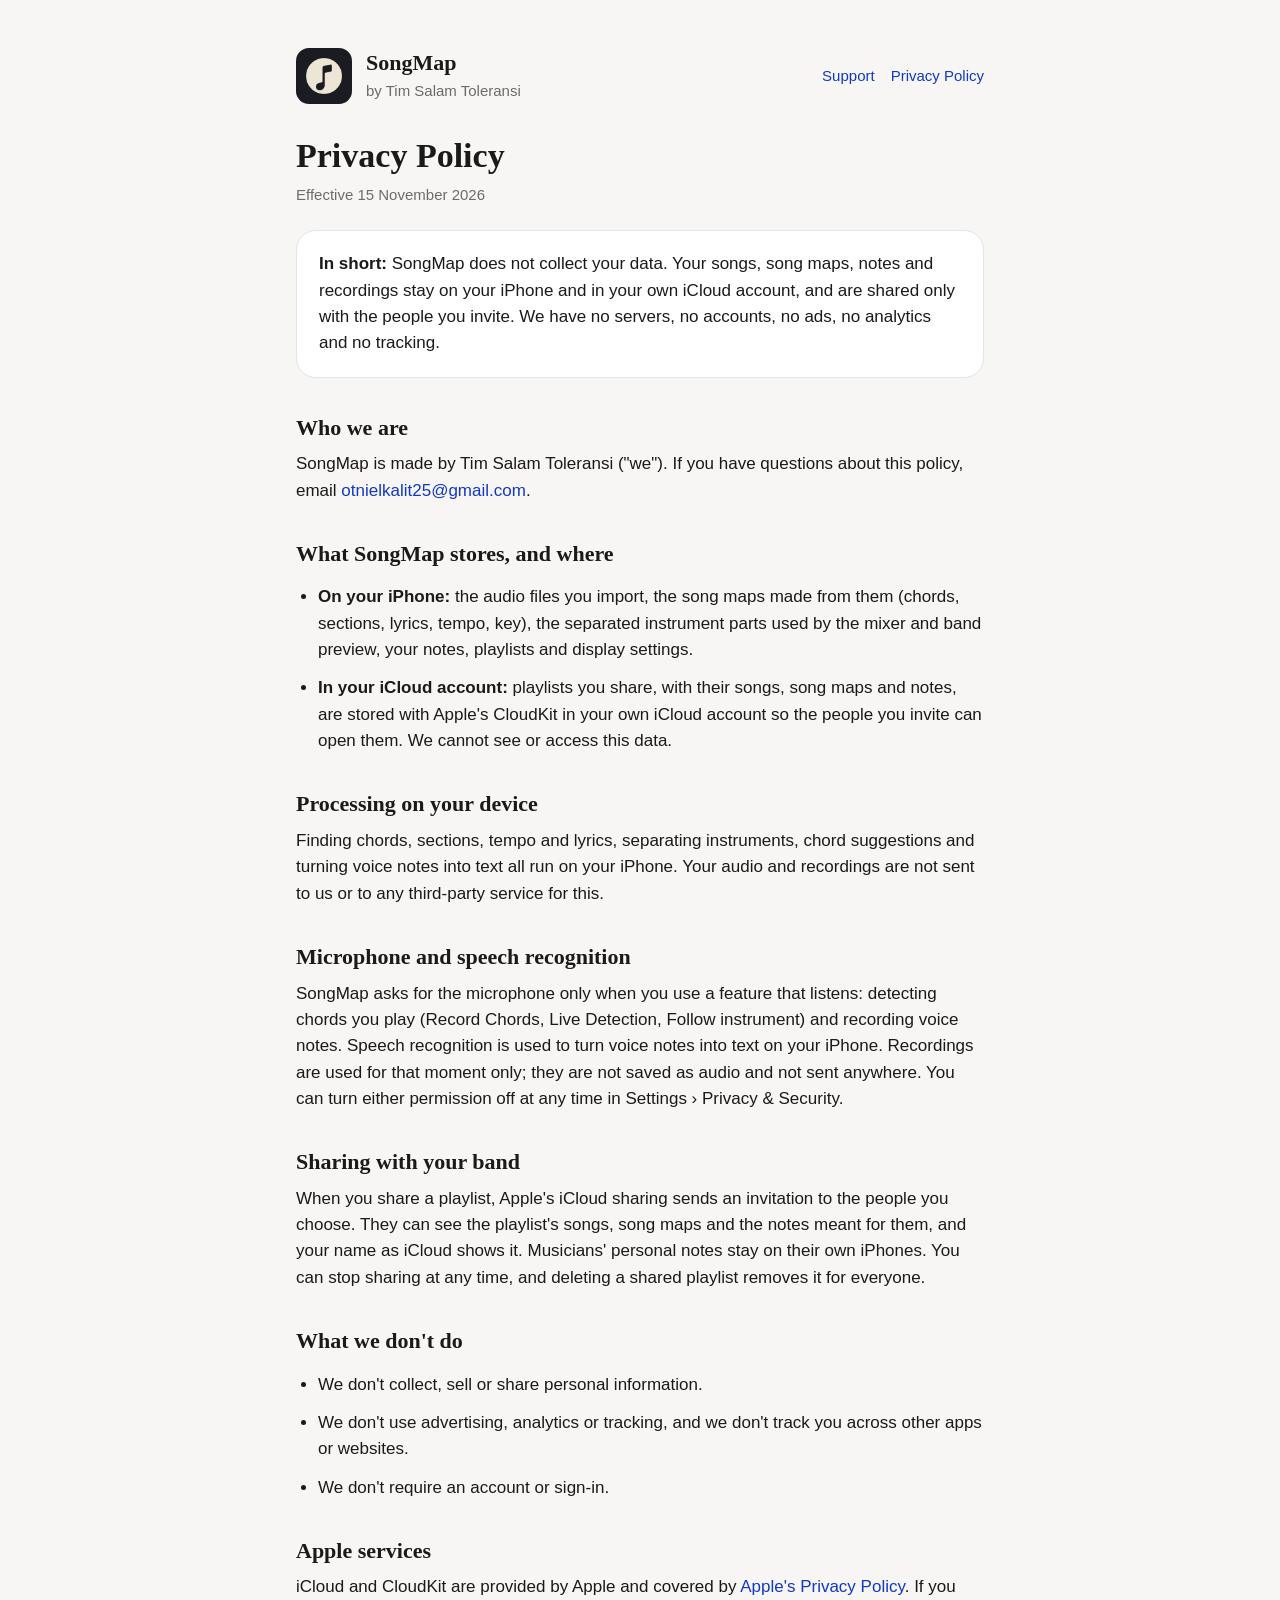
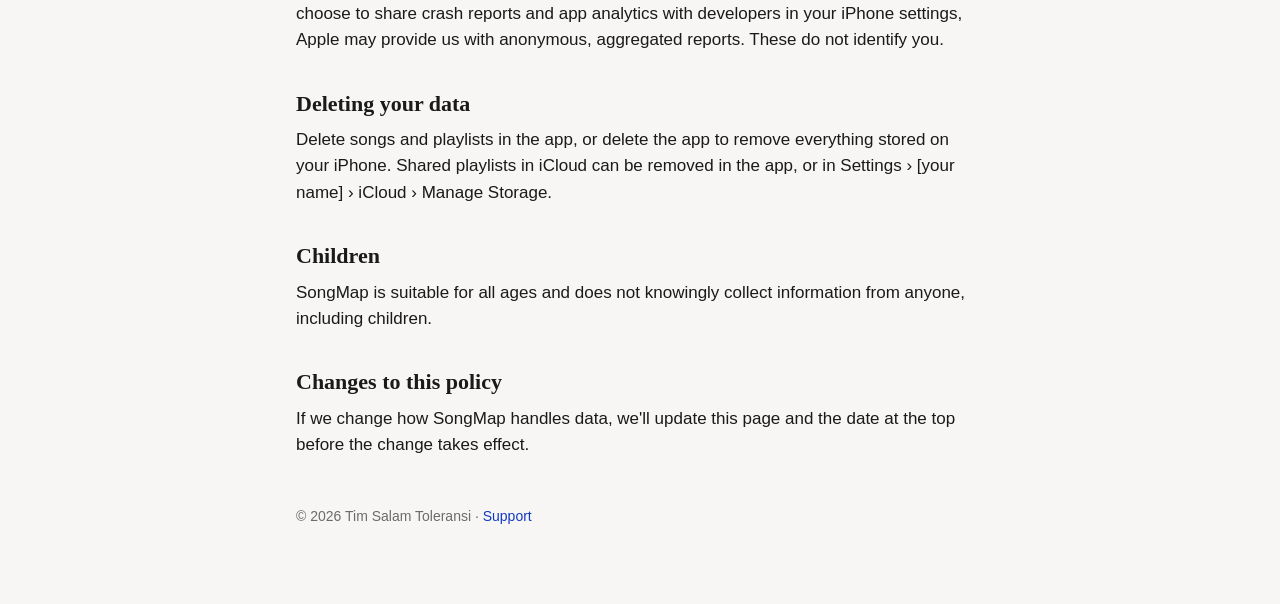
==== privacy/index.html @ 95d50e1b "Add SongMap support and privacy policy pages" ====
<!doctype html>
<html lang="en">
<head>
  <meta charset="utf-8">
  <meta name="viewport" content="width=device-width, initial-scale=1">
  <title>SongMap Privacy Policy</title>
  <meta name="description" content="How SongMap handles your songs, notes and recordings.">
  <link rel="icon" href="../icon.png">
  <link rel="stylesheet" href="../style.css">
</head>
<body>
<main>
  <header>
    <img src="../icon.png" alt="">
    <div>
      <p class="app">SongMap</p>
      <p class="by">by Tim Salam Toleransi</p>
    </div>
    <nav><a href="../">Support</a><a href="./">Privacy Policy</a></nav>
  </header>

  <h1>Privacy Policy</h1>
  <p class="meta">Effective 15 November 2026</p>

  <div class="card">
    <p><strong>In short:</strong> SongMap does not collect your data. Your songs, song maps, notes and recordings stay on your iPhone and in your own iCloud account, and are shared only with the people you invite. We have no servers, no accounts, no ads, no analytics and no tracking.</p>
  </div>

  <h2>Who we are</h2>
  <p>SongMap is made by Tim Salam Toleransi ("we"). If you have questions about this policy, email <a href="mailto:otnielkalit25@gmail.com?subject=SongMap%20privacy">otnielkalit25@gmail.com</a>.</p>

  <h2>What SongMap stores, and where</h2>
  <ul>
    <li><strong>On your iPhone:</strong> the audio files you import, the song maps made from them (chords, sections, lyrics, tempo, key), the separated instrument parts used by the mixer and band preview, your notes, playlists and display settings.</li>
    <li><strong>In your iCloud account:</strong> playlists you share, with their songs, song maps and notes, are stored with Apple's CloudKit in your own iCloud account so the people you invite can open them. We cannot see or access this data.</li>
  </ul>

  <h2>Processing on your device</h2>
  <p>Finding chords, sections, tempo and lyrics, separating instruments, chord suggestions and turning voice notes into text all run on your iPhone. Your audio and recordings are not sent to us or to any third-party service for this.</p>

  <h2>Microphone and speech recognition</h2>
  <p>SongMap asks for the microphone only when you use a feature that listens: detecting chords you play (Record Chords, Live Detection, Follow instrument) and recording voice notes. Speech recognition is used to turn voice notes into text on your iPhone. Recordings are used for that moment only; they are not saved as audio and not sent anywhere. You can turn either permission off at any time in Settings › Privacy &amp; Security.</p>

  <h2>Sharing with your band</h2>
  <p>When you share a playlist, Apple's iCloud sharing sends an invitation to the people you choose. They can see the playlist's songs, song maps and the notes meant for them, and your name as iCloud shows it. Musicians' personal notes stay on their own iPhones. You can stop sharing at any time, and deleting a shared playlist removes it for everyone.</p>

  <h2>What we don't do</h2>
  <ul>
    <li>We don't collect, sell or share personal information.</li>
    <li>We don't use advertising, analytics or tracking, and we don't track you across other apps or websites.</li>
    <li>We don't require an account or sign-in.</li>
  </ul>

  <h2>Apple services</h2>
  <p>iCloud and CloudKit are provided by Apple and covered by <a href="https://www.apple.com/legal/privacy/">Apple's Privacy Policy</a>. If you choose to share crash reports and app analytics with developers in your iPhone settings, Apple may provide us with anonymous, aggregated reports. These do not identify you.</p>

  <h2>Deleting your data</h2>
  <p>Delete songs and playlists in the app, or delete the app to remove everything stored on your iPhone. Shared playlists in iCloud can be removed in the app, or in Settings › [your name] › iCloud › Manage Storage.</p>

  <h2>Children</h2>
  <p>SongMap is suitable for all ages and does not knowingly collect information from anyone, including children.</p>

  <h2>Changes to this policy</h2>
  <p>If we change how SongMap handles data, we'll update this page and the date at the top before the change takes effect.</p>

  <footer>
    <p>© 2026 Tim Salam Toleransi · <a href="../">Support</a></p>
  </footer>
</main>
</body>
</html>
---- style.css ----
:root {
  --canvas: #F7F6F4;
  --card: #FFFFFF;
  --text: #1A1A1A;
  --text-secondary: #6B6B6B;
  --brand: #1139C2;
  --border: #E1E4EE;
  color-scheme: light dark;
}
@media (prefers-color-scheme: dark) {
  :root {
    --canvas: #121110;
    --card: #1C1C1E;
    --text: #F2F2F2;
    --text-secondary: #98989D;
    --brand: #6E8BFF;
    --border: #34364A;
  }
}
* { box-sizing: border-box; }
body {
  margin: 0;
  background: var(--canvas);
  color: var(--text);
  font: 17px/1.55 -apple-system, BlinkMacSystemFont, "SF Pro Text", "Helvetica Neue", Arial, sans-serif;
  -webkit-text-size-adjust: 100%;
}
main { max-width: 720px; margin: 0 auto; padding: 48px 16px 64px; }
header { display: flex; align-items: center; gap: 14px; margin-bottom: 32px; }
header img { width: 56px; height: 56px; border-radius: 13px; }
header .app { font: 700 22px/1.2 "New York", ui-serif, Georgia, serif; margin: 0; }
header .by { margin: 2px 0 0; color: var(--text-secondary); font-size: 15px; }
nav { margin-left: auto; display: flex; gap: 16px; font-size: 15px; }
h1 { font: 700 34px/1.15 "New York", ui-serif, Georgia, serif; margin: 0 0 8px; }
h2 { font: 600 22px/1.25 "New York", ui-serif, Georgia, serif; margin: 36px 0 10px; }
h3 { font-size: 17px; margin: 22px 0 6px; }
p, li { margin: 0 0 12px; }
ul { padding-left: 22px; }
a { color: var(--brand); text-decoration: none; }
a:hover { text-decoration: underline; }
.meta { color: var(--text-secondary); font-size: 15px; margin-bottom: 24px; }
.card { background: var(--card); border: 1px solid var(--border); border-radius: 20px; padding: 20px 22px; margin: 20px 0; }
.card p:last-child { margin-bottom: 0; }
.button { display: inline-block; background: var(--brand); color: #fff; border-radius: 999px; padding: 12px 22px; font-weight: 600; }
.button:hover { text-decoration: none; opacity: .9; }
footer { margin-top: 48px; color: var(--text-secondary); font-size: 14px; }
@media (max-width: 520px) {
  header { flex-wrap: wrap; }
  nav { margin-left: 0; width: 100%; }
  h1 { font-size: 28px; }
}
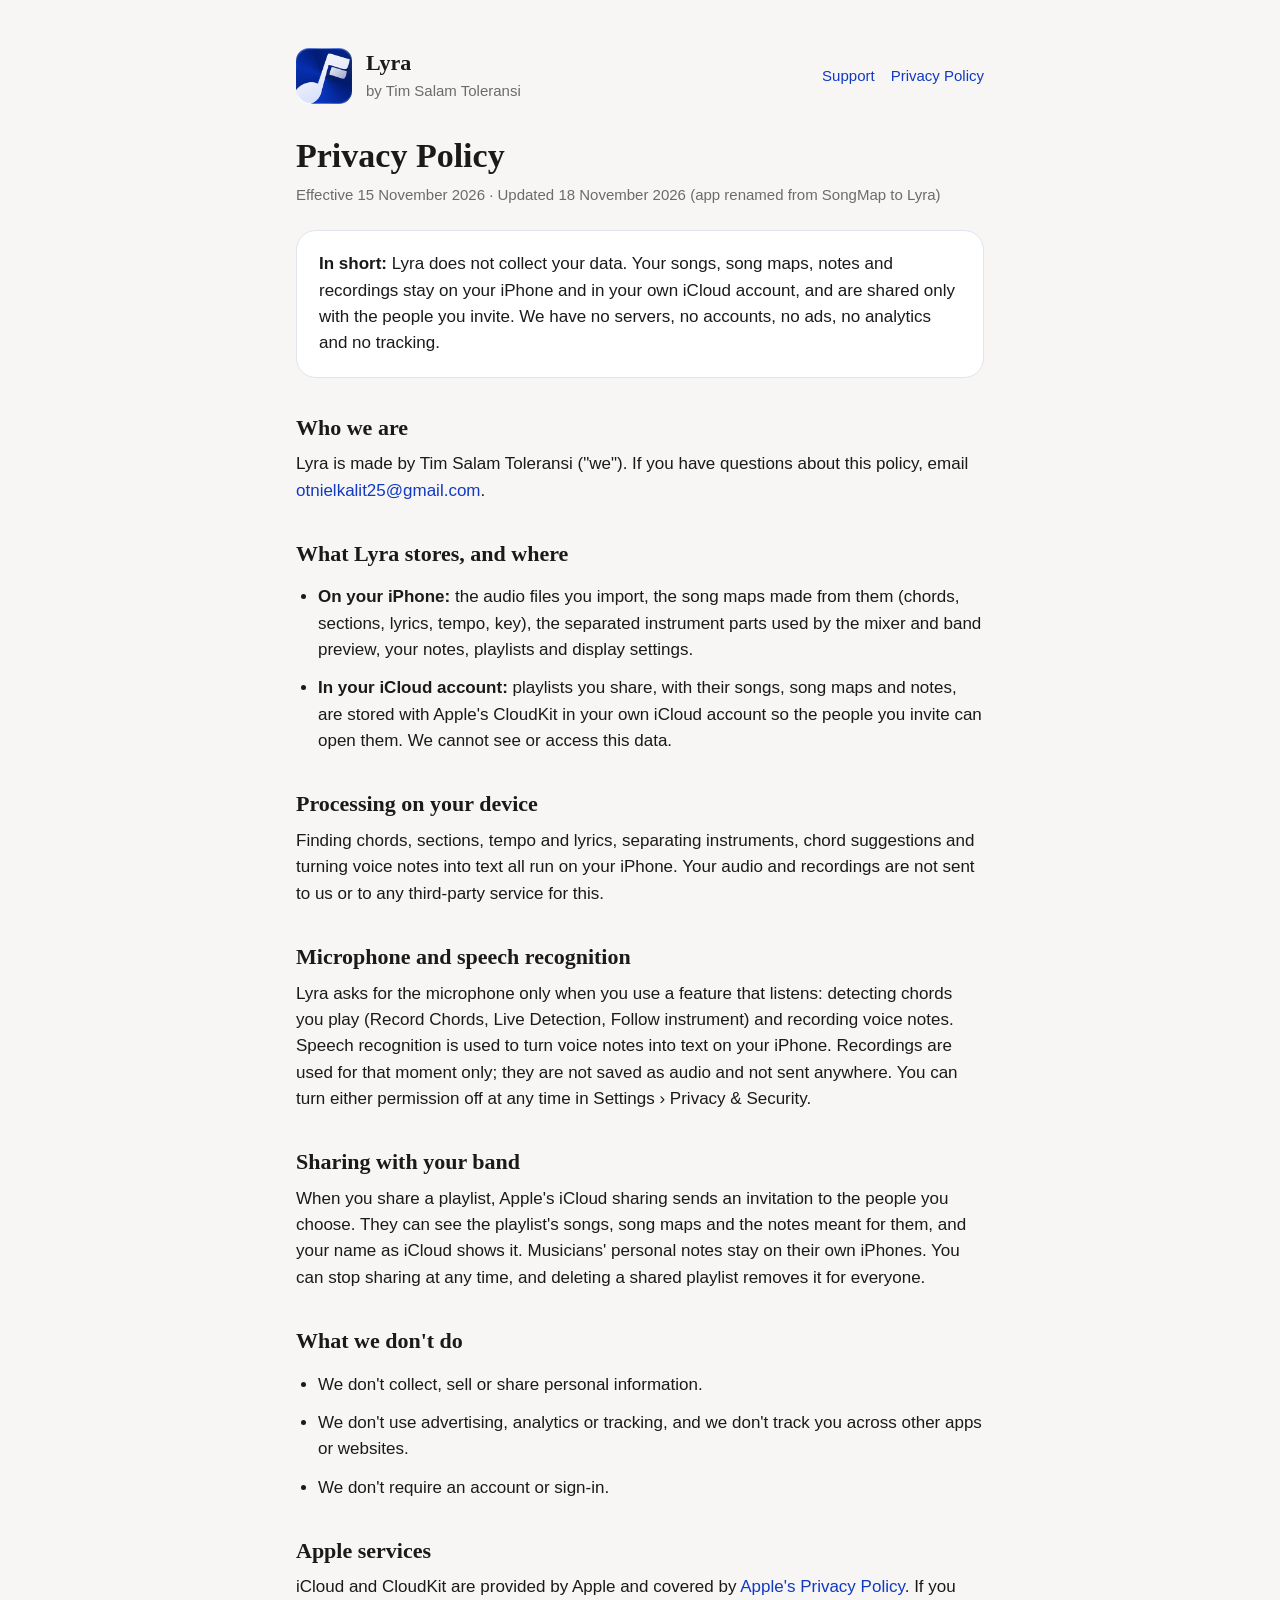
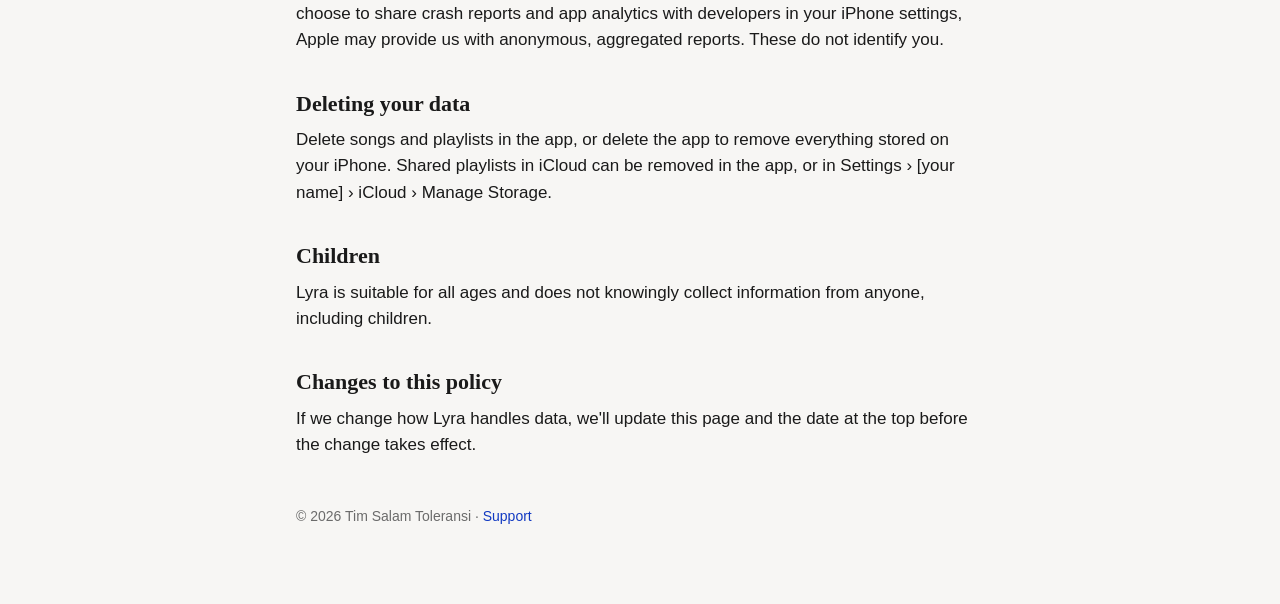
==== commit e2a40336: "Rename the app to Lyra on the support and privacy pages The app is now Lyra (Lyra: Church Musician T" ====
--- a/privacy/index.html
+++ b/privacy/index.html
@@ -3,8 +3,8 @@
 <head>
   <meta charset="utf-8">
   <meta name="viewport" content="width=device-width, initial-scale=1">
-  <title>SongMap Privacy Policy</title>
-  <meta name="description" content="How SongMap handles your songs, notes and recordings.">
+  <title>Lyra Privacy Policy</title>
+  <meta name="description" content="How Lyra handles your songs, notes and recordings.">
   <link rel="icon" href="../icon.png">
   <link rel="stylesheet" href="../style.css">
 </head>
@@ -13,23 +13,23 @@
   <header>
     <img src="../icon.png" alt="">
     <div>
-      <p class="app">SongMap</p>
+      <p class="app">Lyra</p>
       <p class="by">by Tim Salam Toleransi</p>
     </div>
     <nav><a href="../">Support</a><a href="./">Privacy Policy</a></nav>
   </header>
 
   <h1>Privacy Policy</h1>
-  <p class="meta">Effective 15 November 2026</p>
+  <p class="meta">Effective 15 November 2026 · Updated 18 November 2026 (app renamed from SongMap to Lyra)</p>
 
   <div class="card">
-    <p><strong>In short:</strong> SongMap does not collect your data. Your songs, song maps, notes and recordings stay on your iPhone and in your own iCloud account, and are shared only with the people you invite. We have no servers, no accounts, no ads, no analytics and no tracking.</p>
+    <p><strong>In short:</strong> Lyra does not collect your data. Your songs, song maps, notes and recordings stay on your iPhone and in your own iCloud account, and are shared only with the people you invite. We have no servers, no accounts, no ads, no analytics and no tracking.</p>
   </div>
 
   <h2>Who we are</h2>
-  <p>SongMap is made by Tim Salam Toleransi ("we"). If you have questions about this policy, email <a href="mailto:otnielkalit25@gmail.com?subject=SongMap%20privacy">otnielkalit25@gmail.com</a>.</p>
+  <p>Lyra is made by Tim Salam Toleransi ("we"). If you have questions about this policy, email <a href="mailto:otnielkalit25@gmail.com?subject=Lyra%20privacy">otnielkalit25@gmail.com</a>.</p>
 
-  <h2>What SongMap stores, and where</h2>
+  <h2>What Lyra stores, and where</h2>
   <ul>
     <li><strong>On your iPhone:</strong> the audio files you import, the song maps made from them (chords, sections, lyrics, tempo, key), the separated instrument parts used by the mixer and band preview, your notes, playlists and display settings.</li>
     <li><strong>In your iCloud account:</strong> playlists you share, with their songs, song maps and notes, are stored with Apple's CloudKit in your own iCloud account so the people you invite can open them. We cannot see or access this data.</li>
@@ -39,7 +39,7 @@
   <p>Finding chords, sections, tempo and lyrics, separating instruments, chord suggestions and turning voice notes into text all run on your iPhone. Your audio and recordings are not sent to us or to any third-party service for this.</p>
 
   <h2>Microphone and speech recognition</h2>
-  <p>SongMap asks for the microphone only when you use a feature that listens: detecting chords you play (Record Chords, Live Detection, Follow instrument) and recording voice notes. Speech recognition is used to turn voice notes into text on your iPhone. Recordings are used for that moment only; they are not saved as audio and not sent anywhere. You can turn either permission off at any time in Settings › Privacy &amp; Security.</p>
+  <p>Lyra asks for the microphone only when you use a feature that listens: detecting chords you play (Record Chords, Live Detection, Follow instrument) and recording voice notes. Speech recognition is used to turn voice notes into text on your iPhone. Recordings are used for that moment only; they are not saved as audio and not sent anywhere. You can turn either permission off at any time in Settings › Privacy &amp; Security.</p>
 
   <h2>Sharing with your band</h2>
   <p>When you share a playlist, Apple's iCloud sharing sends an invitation to the people you choose. They can see the playlist's songs, song maps and the notes meant for them, and your name as iCloud shows it. Musicians' personal notes stay on their own iPhones. You can stop sharing at any time, and deleting a shared playlist removes it for everyone.</p>
@@ -58,10 +58,10 @@
   <p>Delete songs and playlists in the app, or delete the app to remove everything stored on your iPhone. Shared playlists in iCloud can be removed in the app, or in Settings › [your name] › iCloud › Manage Storage.</p>
 
   <h2>Children</h2>
-  <p>SongMap is suitable for all ages and does not knowingly collect information from anyone, including children.</p>
+  <p>Lyra is suitable for all ages and does not knowingly collect information from anyone, including children.</p>
 
   <h2>Changes to this policy</h2>
-  <p>If we change how SongMap handles data, we'll update this page and the date at the top before the change takes effect.</p>
+  <p>If we change how Lyra handles data, we'll update this page and the date at the top before the change takes effect.</p>
 
   <footer>
     <p>© 2026 Tim Salam Toleransi · <a href="../">Support</a></p>
